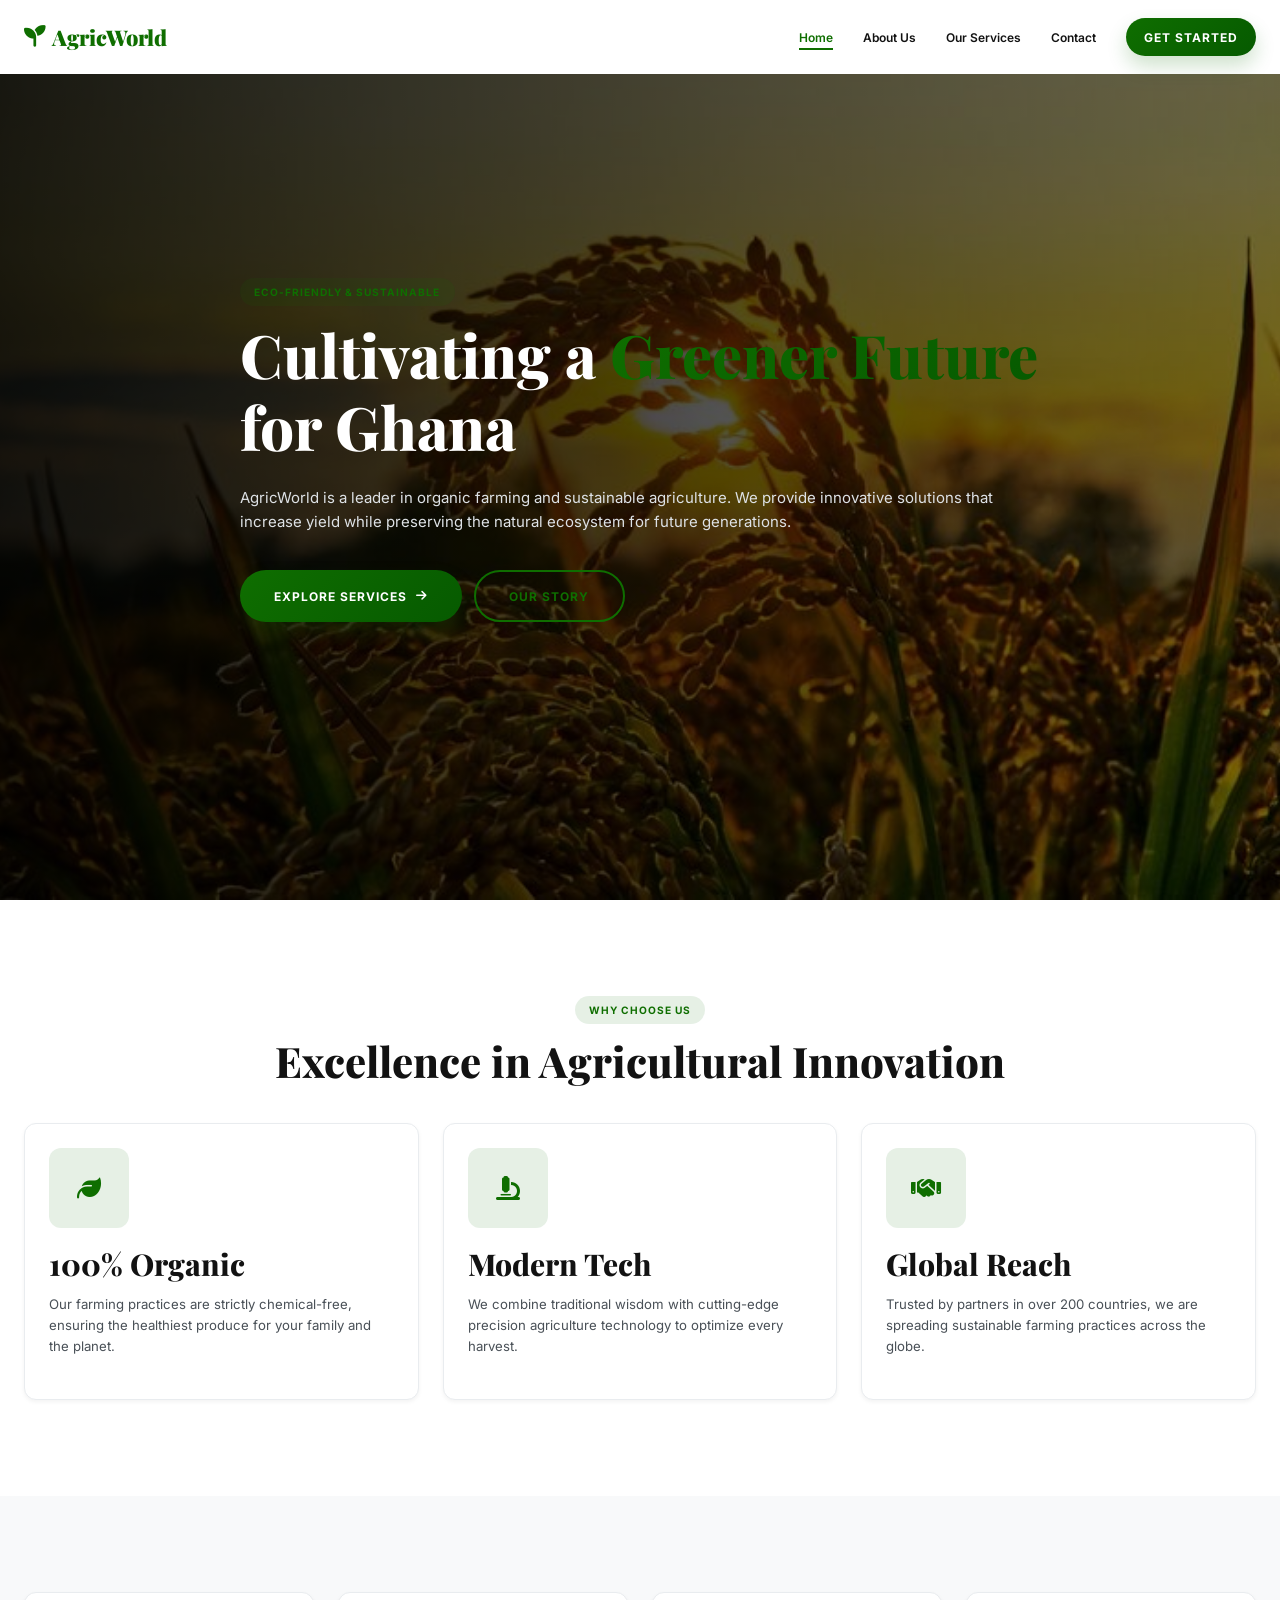
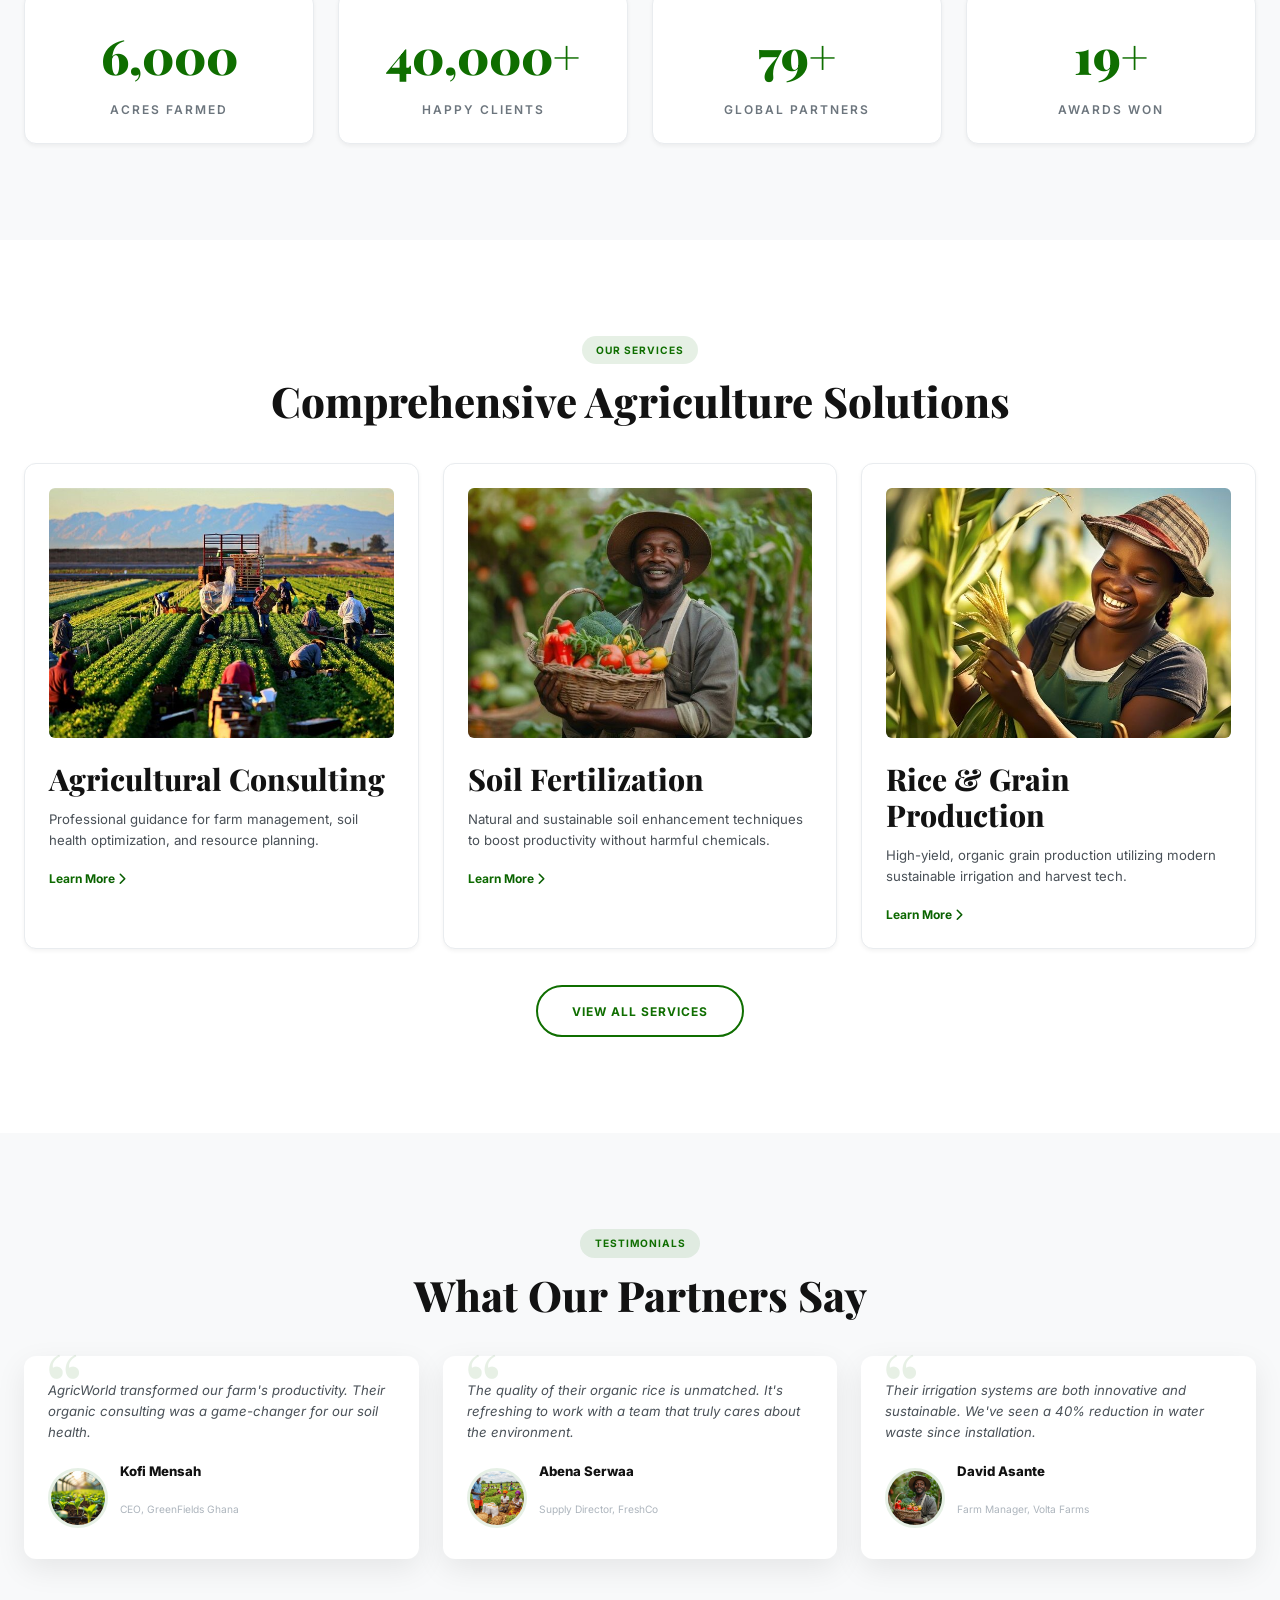
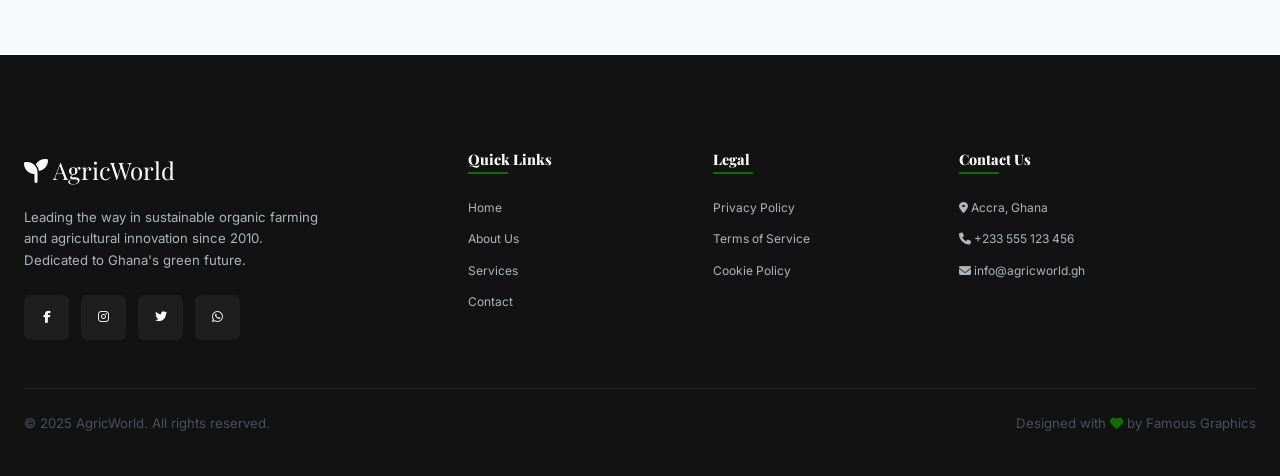
==== index.html @ 9080371a "my first piush of files to github" ====
<!DOCTYPE html>
<html lang="en">
<head>
    <meta charset="UTF-8">
    <meta name="viewport" content="width=device-width, initial-scale=1.0">
    <title>AgricWorld | Premium Organic Farming & Agriculture Solutions</title>
    <!-- CSS Links -->
    <link rel="stylesheet" href="css/globals.css">
    <link rel="stylesheet" href="css/components.css">
    <link rel="stylesheet" href="css/nav.css">
    <link rel="stylesheet" href="css/animations.css">
    <link rel="stylesheet" href="css/index.css">
    <!-- Font Awesome for Icons -->
    <link rel="stylesheet" href="https://cdnjs.cloudflare.com/ajax/libs/font-awesome/6.4.0/css/all.min.css">
</head>
<body>
    
    <!-- Navigation -->
    <nav id="navbar">
        <div class="container">
            <a href="index.html" class="brand">
                <i class="fas fa-seedling"></i> AgricWorld
            </a>
            <ul class="nav-links">
                <li><a href="index.html" class="nav-link active">Home</a></li>
                <li><a href="about.html" class="nav-link">About Us</a></li>
                <li><a href="services.html" class="nav-link">Our Services</a></li>
                <li><a href="contact.html" class="nav-link">Contact</a></li>
                <li><a href="contact.html" class="btn btn-primary" style="padding: 0.8rem 1.5rem;">Get Started</a></li>
            </ul>
            <div class="menu-btn" onclick="toggleSidebar()">
                <i class="fas fa-bars"></i>
            </div>
        </div>
    </nav>

    <!-- Sidebar for Mobile -->
    <div class="sidebar" id="sidebar">
        <div class="close-sidebar" onclick="toggleSidebar()">
            <i class="fas fa-times"></i>
        </div>
        <a href="index.html" class="nav-link active">Home</a>
        <a href="about.html" class="nav-link">About Us</a>
        <a href="services.html" class="nav-link">Our Services</a>
        <a href="contact.html" class="nav-link">Contact</a>
        <a href="contact.html" class="btn btn-primary">Get Started</a>
    </div>

    <!-- Hero Section -->
    <header class="hero-section">
        <div class="container">
            <div class="hero-content reveal">
                <span class="badge">Eco-Friendly & Sustainable</span>
                <h1>Cultivating a <span class="text-gradient">Greener Future</span> for Ghana</h1>
                <p>AgricWorld is a leader in organic farming and sustainable agriculture. We provide innovative solutions that increase yield while preserving the natural ecosystem for future generations.</p>
                <div class="hero-btns flex gap-1">
                    <a href="services.html" class="btn btn-primary">Explore Services <i class="fas fa-arrow-right"></i></a>
                    <a href="about.html" class="btn btn-outline">Our Story</a>
                </div>
            </div>
        </div>
        <div class="hero-bg-overlay"></div>
    </header>

    <!-- Why Choose Us -->
    <section class="section-padding">
        <div class="container">
            <div class="text-center mb-3 reveal">
                <span class="badge">Why Choose Us</span>
                <h2>Excellence in Agricultural Innovation</h2>
            </div>
            <div class="grid stagger-children" style="display: grid; grid-template-columns: repeat(auto-fit, minmax(300px, 1fr)); gap: 2rem;">
                <div class="premium-card">
                    <div class="icon-box"><i class="fas fa-leaf"></i></div>
                    <h3>100% Organic</h3>
                    <p>Our farming practices are strictly chemical-free, ensuring the healthiest produce for your family and the planet.</p>
                </div>
                <div class="premium-card">
                    <div class="icon-box"><i class="fas fa-microscope"></i></div>
                    <h3>Modern Tech</h3>
                    <p>We combine traditional wisdom with cutting-edge precision agriculture technology to optimize every harvest.</p>
                </div>
                <div class="premium-card">
                    <div class="icon-box"><i class="fas fa-handshake"></i></div>
                    <h3>Global Reach</h3>
                    <p>Trusted by partners in over 200 countries, we are spreading sustainable farming practices across the globe.</p>
                </div>
            </div>
        </div>
    </section>

    <!-- Stats Section -->
    <section class="section-padding" style="background: var(--gray-100);">
        <div class="container">
            <div class="grid stagger-children" style="display: grid; grid-template-columns: repeat(auto-fit, minmax(200px, 1fr)); gap: 2rem;">
                <div class="stat-card">
                    <span class="stat-number" data-count="15000">15,000</span>
                    <span class="stat-label">Acres Farmed</span>
                </div>
                <div class="stat-card">
                    <span class="stat-number" data-count="100000">100k+</span>
                    <span class="stat-label">Happy Clients</span>
                </div>
                <div class="stat-card">
                    <span class="stat-number" data-count="200">200+</span>
                    <span class="stat-label">Global Partners</span>
                </div>
                <div class="stat-card">
                    <span class="stat-number" data-count="50">50+</span>
                    <span class="stat-label">Awards Won</span>
                </div>
            </div>
        </div>
    </section>

    <!-- Services Overview -->
    <section class="section-padding">
        <div class="container">
            <div class="text-center mb-3 reveal">
                <span class="badge">Our Services</span>
                <h2>Comprehensive Agriculture Solutions</h2>
            </div>
            <div class="grid stagger-children" style="display: grid; grid-template-columns: repeat(auto-fit, minmax(350px, 1fr)); gap: 2rem; margin-bottom: 3rem">
                <div class="premium-card">
                    <img src="images/img_5252.jpg" alt="Service" style="width: 100%; height: 250px; object-fit: cover; border-radius: var(--radius-sm); margin-bottom: 1.5rem;">
                    <h3>Agricultural Consulting</h3>
                    <p>Professional guidance for farm management, soil health optimization, and resource planning.</p>
                    <a href="services.html" class="text-gradient" style="font-weight: 700;">Learn More <i class="fas fa-chevron-right"></i></a>
                </div>
                <div class="premium-card">
                    <img src="images/img_5240.jpg" alt="Service" style="width: 100%; height: 250px; object-fit: cover; border-radius: var(--radius-sm); margin-bottom: 1.5rem;">
                    <h3>Soil Fertilization</h3>
                    <p>Natural and sustainable soil enhancement techniques to boost productivity without harmful chemicals.</p>
                    <a href="services.html" class="text-gradient" style="font-weight: 700;">Learn More <i class="fas fa-chevron-right"></i></a>
                </div>
                <div class="premium-card">
                    <img src="images/img_5242.jpg" alt="Service" style="width: 100%; height: 250px; object-fit: cover; border-radius: var(--radius-sm); margin-bottom: 1.5rem;">
                    <h3>Rice & Grain Production</h3>
                    <p>High-yield, organic grain production utilizing modern sustainable irrigation and harvest tech.</p>
                    <a href="services.html" class="text-gradient" style="font-weight: 700;">Learn More <i class="fas fa-chevron-right"></i></a>
                </div>
            </div>
            <div class="text-center mt-3 reveal">
                <a href="services.html" class="btn btn-outline">View All Services</a>
            </div>
        </div>
    </section>

    <!-- Testimonials -->
    <section class="section-padding" style="background: var(--gray-100);">
        <div class="container">
            <div class="text-center mb-3 reveal">
                <span class="badge">Testimonials</span>
                <h2>What Our Partners Say</h2>
            </div>
            <div class="grid stagger-children" style="display: grid; grid-template-columns: repeat(auto-fit, minmax(300px, 1fr)); gap: 2rem;">
                <div class="testimonial-card">
                    <p class="testimonial-text">AgricWorld transformed our farm's productivity. Their organic consulting was a game-changer for our soil health.</p>
                    <div class="author-info">
                        <img src="images/img_5250.jpg" alt="Author" class="author-img">
                        <div>
                            <p class="author-name">Kofi Mensah</p>
                            <p class="author-title">CEO, GreenFields Ghana</p>
                        </div>
                    </div>
                </div>
                <div class="testimonial-card">
                    <p class="testimonial-text">The quality of their organic rice is unmatched. It's refreshing to work with a team that truly cares about the environment.</p>
                    <div class="author-info">
                        <img src="images/img_5245.jpg" alt="Author" class="author-img">
                        <div>
                            <p class="author-name">Abena Serwaa</p>
                            <p class="author-title">Supply Director, FreshCo</p>
                        </div>
                    </div>
                </div>
                <div class="testimonial-card">
                    <p class="testimonial-text">Their irrigation systems are both innovative and sustainable. We've seen a 40% reduction in water waste since installation.</p>
                    <div class="author-info">
                        <img src="images/img_5240.jpg" alt="Author" class="author-img">
                        <div>
                            <p class="author-name">David Asante</p>
                            <p class="author-title">Farm Manager, Volta Farms</p>
                        </div>
                    </div>
                </div>
            </div>
        </div>
    </section>

    <!-- Premium Footer -->
    <footer class="premium-footer">
        <div class="container">
            <div class="footer-grid">
                <div>
                    <a href="index.html" class="footer-brand"><i class="fas fa-seedling"></i> AgricWorld</a>
                    <p class="footer-text">Leading the way in sustainable organic farming and agricultural innovation since 2010. Dedicated to Ghana's green future.</p>
                    <div class="social-links mt-2">
                        <a href="#" class="social-link"><i class="fab fa-facebook-f"></i></a>
                        <a href="#" class="social-link"><i class="fab fa-instagram"></i></a>
                        <a href="#" class="social-link"><i class="fab fa-twitter"></i></a>
                        <a href="#" class="social-link"><i class="fab fa-whatsapp"></i></a>
                    </div>
                </div>
                <div>
                    <h4 class="footer-heading">Quick Links</h4>
                    <ul class="footer-links">
                        <li><a href="index.html" class="footer-link">Home</a></li>
                        <li><a href="about.html" class="footer-link">About Us</a></li>
                        <li><a href="services.html" class="footer-link">Services</a></li>
                        <li><a href="contact.html" class="footer-link">Contact</a></li>
                    </ul>
                </div>
                <div>
                    <h4 class="footer-heading">Legal</h4>
                    <ul class="footer-links">
                        <li><a href="#" class="footer-link">Privacy Policy</a></li>
                        <li><a href="#" class="footer-link">Terms of Service</a></li>
                        <li><a href="#" class="footer-link">Cookie Policy</a></li>
                    </ul>
                </div>
                <div>
                    <h4 class="footer-heading">Contact Us</h4>
                    <ul class="footer-links">
                        <li class="footer-link"><i class="fas fa-map-marker-alt"></i> Accra, Ghana</li>
                        <li class="footer-link"><i class="fas fa-phone"></i> +233 555 123 456</li>
                        <li class="footer-link"><i class="fas fa-envelope"></i> info@agricworld.gh</li>
                    </ul>
                </div>
            </div>
            <div class="footer-bottom">
                <p>&copy; 2025 AgricWorld. All rights reserved.</p>
                <p>Designed with <i class="fas fa-heart" style="color: var(--primary);"></i> by Famous Graphics</p>
            </div>
        </div>
    </footer>

    <!-- Scripts -->
    <script src="js/script.js"></script>
</body>
</html>
---- css/globals.css ----
/* ===== PREMIUM DESIGN SYSTEM ===== */

@import url('https://fonts.googleapis.com/css2?family=Inter:wght@300;400;500;600;700;800;900&family=Playfair+Display:ital,wght@0,700;0,800;0,900;1,700&display=swap');

:root {
    /* Color Palette */
    --primary: #0f6e00;
    --primary-dark: #065a00;
    --primary-light: #1a8a00;
    --primary-soft: rgba(15, 110, 0, 0.1);
    
    --secondary: #ffc400;
    --secondary-dark: #cc9d00;
    --secondary-soft: rgba(255, 196, 0, 0.1);
    
    --accent: #2e7d32;
    --dark: #121212;
    --dark-soft: #1e1e1e;
    --light: #ffffff;
    --gray-100: #f8f9fa;
    --gray-200: #e9ecef;
    --gray-300: #dee2e6;
    --gray-400: #ced4da;
    --gray-500: #adb5bd;
    --gray-600: #6c757d;
    --gray-700: #495057;
    
    /* Functional Colors */
    --success: #28a745;
    --error: #dc3545;
    --warning: #ffc107;
    --info: #17a2b8;
    
    /* Typography */
    --font-main: 'Inter', sans-serif;
    --font-heading: 'Playfair Display', serif;
    
    /* Spacing */
    --space-xs: 0.5rem;
    --space-sm: 1rem;
    --space-md: 2rem;
    --space-lg: 4rem;
    --space-xl: 8rem;
    
    /* Effects */
    --shadow-sm: 0 2px 4px rgba(0,0,0,0.05);
    --shadow-md: 0 10px 30px rgba(0,0,0,0.08);
    --shadow-lg: 0 20px 50px rgba(15, 110, 0, 0.12);
    --radius-sm: 0.5rem;
    --radius-md: 1rem;
    --radius-lg: 2rem;
    --radius-full: 9999px;
    
    --transition-fast: 0.2s cubic-bezier(0.4, 0, 0.2, 1);
    --transition-base: 0.4s cubic-bezier(0.4, 0, 0.2, 1);
    --transition-slow: 0.8s cubic-bezier(0.4, 0, 0.2, 1);
}

/* ===== RESET & BASE ===== */
* {
    margin: 0;
    padding: 0;
    box-sizing: border-box;
    list-style: none;
    text-decoration: none;
}

html {
    font-size: 16px;
    scroll-behavior: smooth;
    overflow-x: hidden;
}

body {
    font-family: var(--font-main);
    background-color: var(--light);
    color: var(--dark);
    line-height: 1.6;
    -webkit-font-smoothing: antialiased;
    overflow-x: hidden;
}

/* ===== TYPOGRAPHY ===== */
h1, h2, h3, h4, h5, h6 {
    font-family: var(--font-heading);
    color: var(--dark);
    font-weight: 800;
    line-height: 1.2;
}

h1 { font-size: clamp(3rem, 8vw, 5rem); margin-bottom: 2rem; }
h2 { font-size: clamp(2.5rem, 5vw, 3.5rem); margin-bottom: 1.5rem; }
h3 { font-size: clamp(1.8rem, 3vw, 2.5rem); margin-bottom: 1rem; }
h4 { font-size: 1.5rem; }

p {
    font-size: 1.1rem;
    color: var(--gray-700);
    margin-bottom: 1.5rem;
}

.text-gradient {
    background: linear-gradient(135deg, var(--primary) 0%, var(--primary-dark) 100%);
    -webkit-background-clip: text;
    -webkit-text-fill-color: transparent;
    display: inline-block;
}

/* ===== UTILITIES ===== */
.container {
    max-width: 1300px;
    margin: 0 auto;
    padding: 0 2rem;
    height: auto;
}

.section-padding {
    padding: var(--space-xl) 0;
}

@media (max-width: 768px) {
    .section-padding {
        padding: var(--space-lg) 0;
    }
}

.flex { display: flex; }
.align-center { align-items: center; }
.justify-center { justify-content: center; }
.column { flex-direction: column; }
.gap-1 { gap: 1rem; }
.gap-2 { gap: 2rem; }

.text-center { text-align: center; }

/* Margin Utilities */
.mt-1 { margin-top: 1rem; }
.mt-2 { margin-top: 2rem; }
.mt-3 { margin-top: 3rem; }
.mb-1 { margin-bottom: 1rem; }
.mb-2 { margin-bottom: 2rem; }
.mb-3 { margin-bottom: 3rem; }

/* Padding Utilities */
.pt-1 { padding-top: 1rem; }
.pt-2 { padding-top: 2rem; }
.pt-3 { padding-top: 3rem; }
.pb-1 { padding-bottom: 1rem; }
.pb-2 { padding-bottom: 2rem; }
.pb-3 { padding-bottom: 3rem; }

/* ===== BUTTONS ===== */
.btn {
    display: inline-flex;
    align-items: center;
    justify-content: center;
    padding: 1.2rem 2.8rem;
    font-size: 1rem;
    font-weight: 700;
    text-transform: uppercase;
    letter-spacing: 1px;
    border-radius: var(--radius-full);
    transition: var(--transition-base);
    cursor: pointer;
    border: none;
    gap: 0.8rem;
}

.btn-primary {
    background: linear-gradient(135deg, var(--primary) 0%, var(--primary-dark) 100%);
    color: var(--light);
    box-shadow: 0 10px 20px rgba(15, 110, 0, 0.2);
}

.btn-primary:hover {
    transform: translateY(-5px);
    box-shadow: 0 15px 30px rgba(15, 110, 0, 0.3);
}

.btn-outline {
    background: transparent;
    color: var(--primary);
    border: 2px solid var(--primary);
}

.btn-outline:hover {
    background: var(--primary);
    color: var(--light);
}

/* ===== SCROLLBAR ===== */
::-webkit-scrollbar {
    width: 8px;
}

::-webkit-scrollbar-track {
    background: var(--gray-100);
}

::-webkit-scrollbar-thumb {
    background: var(--primary);
    border-radius: 10px;
}

::-webkit-scrollbar-thumb:hover {
    background: var(--primary-dark);
}

/* ===== SELECTION ===== */
::selection {
    background-color: var(--primary);
    color: var(--light);
}
---- css/components.css ----
/* ===== PREMIUM COMPONENTS ===== */

/* Glass Card */
.glass-card {
    background: rgba(255, 255, 255, 0.7);
    backdrop-filter: blur(10px);
    -webkit-backdrop-filter: blur(10px);
    border: 1px solid rgba(255, 255, 255, 0.3);
    border-radius: var(--radius-md);
    padding: var(--space-md);
    transition: var(--transition-base);
}

.glass-card:hover {
    background: rgba(255, 255, 255, 0.9);
    transform: translateY(-5px);
    box-shadow: var(--shadow-md);
}

/* Premium Card */
.premium-card {
    background: var(--light);
    border-radius: var(--radius-md);
    padding: var(--space-md);
    box-shadow: var(--shadow-sm);
    transition: var(--transition-base);
    position: relative;
    overflow: hidden;
    border: 1px solid var(--gray-200);
}

.premium-card::after {
    content: '';
    position: absolute;
    bottom: 0;
    left: 0;
    width: 0;
    height: 4px;
    background: var(--primary);
    transition: var(--transition-base);
}

.premium-card:hover {
    transform: translateY(-10px);
    box-shadow: var(--shadow-lg);
    border-color: var(--primary-soft);
}

.premium-card:hover::after {
    width: 100%;
}

/* Icon Box */
.icon-box {
    width: 80px;
    height: 80px;
    background: var(--primary-soft);
    border-radius: var(--radius-md);
    display: flex;
    align-items: center;
    justify-content: center;
    margin-bottom: 1.5rem;
    color: var(--primary);
    font-size: 2rem;
    transition: var(--transition-base);
}

.premium-card:hover .icon-box {
    background: var(--primary);
    color: var(--light);
    transform: rotateY(360deg);
}

/* Stats Item */
.stat-card {
    text-align: center;
    padding: var(--space-md);
}

.stat-number {
    font-size: 4rem;
    font-weight: 900;
    font-family: var(--font-heading);
    color: var(--primary);
    display: block;
    margin-bottom: 0.5rem;
}

.stat-label {
    font-weight: 600;
    color: var(--gray-600);
    text-transform: uppercase;
    letter-spacing: 2px;
}

/* Premium Form */
.premium-form {
    display: flex;
    flex-direction: column;
    gap: 1.5rem;
}

.form-group {
    display: flex;
    flex-direction: column;
    gap: 0.5rem;
}

.form-label {
    font-weight: 700;
    font-size: 0.9rem;
    color: var(--dark);
    text-transform: uppercase;
    letter-spacing: 1px;
}

.form-input {
    padding: 1rem 1.5rem;
    border: 2px solid var(--gray-200);
    border-radius: var(--radius-sm);
    font-family: var(--font-main);
    font-size: 1rem;
    transition: var(--transition-fast);
    background: var(--gray-100);
}

.form-input:focus {
    outline: none;
    border-color: var(--primary);
    background: var(--light);
    box-shadow: 0 0 0 4px var(--primary-soft);
}

/* Feature List */
.feature-list {
    display: flex;
    flex-direction: column;
    gap: 1rem;
    margin: 1.5rem 0;
}

.feature-item {
    display: flex;
    align-items: center;
    gap: 1rem;
    font-weight: 500;
    color: var(--gray-700);
}

.feature-item i {
    color: var(--primary);
}

/* Testimonial */
.testimonial-card {
    padding: var(--space-md);
    background: var(--light);
    border-radius: var(--radius-md);
    box-shadow: var(--shadow-md);
    position: relative;
}

.testimonial-card::before {
    content: '“';
    position: absolute;
    top: -20px;
    left: 20px;
    font-size: 8rem;
    font-family: var(--font-heading);
    color: var(--primary-soft);
    line-height: 1;
}

.testimonial-text {
    font-style: italic;
    font-size: 1.1rem;
    margin-bottom: 1.5rem;
    position: relative;
    z-index: 1;
}

.author-info {
    display: flex;
    align-items: center;
    gap: 1rem;
}

.author-img {
    width: 60px;
    height: 60px;
    border-radius: var(--radius-full);
    object-fit: cover;
    border: 3px solid var(--primary-soft);
}

.author-name {
    font-weight: 800;
    color: var(--dark);
}

.author-title {
    font-size: 0.85rem;
    color: var(--gray-500);
}

/* Badge */
.badge {
    display: inline-block;
    padding: 0.5rem 1.2rem;
    background: var(--primary-soft);
    color: var(--primary);
    border-radius: var(--radius-full);
    font-weight: 700;
    font-size: 0.85rem;
    text-transform: uppercase;
    letter-spacing: 1px;
    margin-bottom: 1rem;
}

/* Floating Animation */
@keyframes float {
    0%, 100% { transform: translateY(0); }
    50% { transform: translateY(-20px); }
}

.floating {
    animation: float 6s ease-in-out infinite;
}

/* RESPONSIVE */
@media (max-width: 768px) {
    .premium-card {
        padding: 1.5rem;
    }
    
    .stat-number {
        font-size: 3rem;
    }
}
---- css/nav.css ----
/* ===== PREMIUM NAVIGATION ===== */

nav {
    position: fixed;
    top: 0;
    left: 0;
    width: 100%;
    z-index: 1000;
    padding: 1.5rem 0;
    transition: var(--transition-base);
    background-color: white;
}
html{
    font-size: 80%;
}
nav.scrolled {
    background-color: rgba(255, 255, 255, 0.099);
    backdrop-filter: blur(10px);
    padding: 1rem 0;
    box-shadow: var(--shadow-md);
}

nav .container {
    display: flex;
    justify-content: space-between;
    align-items: center;
}

.brand {
    font-family: var(--font-heading);
    font-size: 1.8rem;
    font-weight: 900;
    color: var(--primary);
    display: flex;
    align-items: center;
    gap: 0.5rem;
}

.brand img {
    height: 40px;
}

.nav-links {
    display: flex;
    gap: 2.5rem;
    align-items: center;
}

.nav-link {
    font-weight: 600;
    color: var(--dark);
    font-size: 1rem;
    transition: var(--transition-fast);
    position: relative;
}

.nav-link::after {
    content: '';
    position: absolute;
    bottom: -5px;
    left: 0;
    width: 0;
    height: 2px;
    background: var(--primary);
    transition: var(--transition-fast);
}

.nav-link:hover {
    color: var(--primary);
}

.nav-link:hover::after {
    width: 100%;
}

.nav-link.active {
    color: var(--primary);
}

.nav-link.active::after {
    width: 100%;
}

/* Sidebar / Mobile Menu */
.menu-btn {
    display: none;
    font-size: 1.5rem;
    cursor: pointer;
    color: var(--dark);
}

.sidebar {
    position: fixed;
    top: 0;
    right: -100%;
    width: 300px;
    height: 50vh;
    background: var(--light);
    z-index: 2000;
    padding: 4rem 2rem;
    display: flex;
    flex-direction: column;
    gap: 2rem;
    box-shadow: -10px 0 30px rgba(0,0,0,0.1);
    transition: var(--transition-base);
    border-bottom-left-radius: var(--radius-lg);
}

.sidebar.open {
    right: 0;
}

.sidebar-overlay {
    position: fixed;
    top: 0;
    left: 0;
    width: 100%;
    height: 100%;
    background: rgba(0, 0, 0, 0.5);
    backdrop-filter: blur(4px);
    z-index: 1999;
    opacity: 0;
    visibility: hidden;
    transition: var(--transition-base);
}

.sidebar-overlay.active {
    opacity: 1;
    visibility: visible;
}

.close-sidebar {
    position: absolute;
    top: 2rem;
    right: 2rem;
    font-size: 2rem;
    cursor: pointer;
    color: var(--gray-500);
}

@media (max-width: 992px) {
    .nav-links {
        display: none;
    }
    
    .menu-btn {
        display: block;
    }
}

/* Footer Styling */
.premium-footer {
    background: var(--dark);
    color: var(--light);
    padding: var(--space-xl) 0 var(--space-md);
}

.footer-grid {
    display: grid;
    grid-template-columns: 2fr 1fr 1fr 1.5fr;
    gap: 4rem;
    margin-bottom: 4rem;
}

.footer-brand {
    font-family: var(--font-heading);
    font-size: 2rem;
    color: var(--light);
    margin-bottom: 1.5rem;
    display: block;
}

.footer-text {
    color: var(--gray-500);
    max-width: 300px;
}

.footer-heading {
    color: var(--light);
    font-size: 1.2rem;
    margin-bottom: 2rem;
    position: relative;
    padding-bottom: 0.5rem;
}

.footer-heading::after {
    content: '';
    position: absolute;
    bottom: 0;
    left: 0;
    width: 40px;
    height: 2px;
    background: var(--primary);
}

.footer-links {
    display: flex;
    flex-direction: column;
    gap: 1rem;
}

.footer-link {
    color: var(--gray-500);
    transition: var(--transition-fast);
}

.footer-link:hover {
    color: var(--primary);
    transform: translateX(10px);
}

.social-links {
    display: flex;
    gap: 1rem;
}

.social-link {
    width: 45px;
    height: 45px;
    background: var(--dark-soft);
    border-radius: var(--radius-sm);
    display: flex;
    align-items: center;
    justify-content: center;
    color: var(--light);
    transition: var(--transition-base);
}

.social-link:hover {
    background: var(--primary);
    transform: translateY(-5px);
}

.footer-bottom {
    padding-top: 2rem;
    border-top: 1px solid rgba(255,255,255,0.1);
    display: flex;
    justify-content: space-between;
    align-items: center;
    color: var(--gray-600);
    font-size: 0.9rem;
}

@media (max-width: 768px) {
    .footer-grid {
        grid-template-columns: 1fr;
        gap: 2.5rem;
    }
    
    .footer-bottom {
        flex-direction: column;
        gap: 1rem;
        text-align: center;
    }
}

@media (min-width: 76.9rem) and (max-width: 102.4rem) {
  html { font-size: 75%; }
}

@media (min-width: 64.1rem) and (max-width: 76.8rem) {
  html { font-size: 61%; }
}

@media (max-width: 64rem) {
    html { font-size: 61%; }
}

@media (max-width: 48rem) {
    html { font-size: 61%; }
}

@media (max-width: 30rem) {
    html { font-size: 50%; }
}

@media (max-width: 22.5rem) {
    html { font-size: 25%; }
}
---- css/animations.css ----
/* ===== PREMIUM ANIMATIONS SYSTEM ===== */

/* Base Reveal Class */
.reveal {
    opacity: 0;
    transition: all 1s cubic-bezier(0.22, 1, 0.36, 1);
}

.reveal.animate {
    opacity: 1;
    transform: translate(0, 0) !important;
}

/* Reveal Variations */
.reveal-up { transform: translateY(50px); }
.reveal-down { transform: translateY(-50px); }
.reveal-left { transform: translateX(-50px); }
.reveal-right { transform: translateX(50px); }

/* Staggered Children Logic */
.stagger-children > * {
    opacity: 0;
    transform: translateY(30px);
    transition: all 0.8s cubic-bezier(0.22, 1, 0.36, 1);
}

.stagger-children.animate > * {
    opacity: 1;
    transform: translateY(0);
}

/* Generate 10 child delays */
.stagger-children.animate > *:nth-child(1) { transition-delay: 0.1s; }
.stagger-children.animate > *:nth-child(2) { transition-delay: 0.2s; }
.stagger-children.animate > *:nth-child(3) { transition-delay: 0.3s; }
.stagger-children.animate > *:nth-child(4) { transition-delay: 0.4s; }
.stagger-children.animate > *:nth-child(5) { transition-delay: 0.5s; }
.stagger-children.animate > *:nth-child(6) { transition-delay: 0.6s; }
.stagger-children.animate > *:nth-child(7) { transition-delay: 0.7s; }
.stagger-children.animate > *:nth-child(8) { transition-delay: 0.8s; }

/* Floating Animation */
@keyframes float {
    0%, 100% { transform: translateY(0); }
    50% { transform: translateY(-15px); }
}

.floating {
    animation: float 4s ease-in-out infinite;
}

/* Pulsing Glow */
@keyframes pulseGlow {
    0%, 100% { box-shadow: 0 0 10px rgba(15, 110, 0, 0.2); }
    50% { box-shadow: 0 0 25px rgba(15, 110, 0, 0.5); }
}

.pulse-glow {
    animation: pulseGlow 3s infinite ease-in-out;
}

/* Text Shimmer */
@keyframes shimmer {
    0% { background-position: -200% center; }
    100% { background-position: 200% center; }
}

.shimmer-text {
    background: linear-gradient(90deg, var(--primary), var(--secondary), var(--primary));
    background-size: 200% auto;
    -webkit-background-clip: text;
    -webkit-text-fill-color: transparent;
    animation: shimmer 4s linear infinite;
}
---- css/index.css ----
/* ===== HOME PAGE PREMIUM STYLES ===== */

/* Hero Section */
.hero-section {
    height: 100vh;
    display: flex;
    align-items: center;
    position: relative;
    overflow: hidden;
    background: #000;
    color: var(--light);
    padding: 3rem;
}

.hero-section::before {
    content: '';
    position: absolute;
    inset: 0;
    background: url('../images/img_5254.jpg'); /* Use available image */
    background-size: cover;
    background-position: center;
    opacity: 0.6;
    animation: heroZoom 20s infinite alternate ease-in-out;
}

@keyframes heroZoom {
    from { transform: scale(1); }
    to { transform: scale(1.1); }
}

.hero-bg-overlay {
    position: absolute;
    inset: 0;
    background: linear-gradient(to right, rgba(0,0,0,0.8) 0%, rgba(0,0,0,0.2) 100%);
    z-index: 1;
}

.hero-content {
    position: relative;
    z-index: 2;
    max-width: 800px;
}

.hero-content h1 {
    color: var(--light);
    margin-bottom: 2rem;
}

.hero-content p {
    color: var(--gray-300);
    font-size: 1.25rem;
    margin-bottom: 3rem;
}

/* Stats Section */
.stat-card {
    background: var(--light);
    border-radius: var(--radius-md);
    padding: var(--space-md);
    text-align: center;
    box-shadow: var(--shadow-sm);
    transition: var(--transition-base);
    border: 1px solid var(--gray-200);
}

.stat-card:hover {
    transform: translateY(-5px);
    box-shadow: var(--shadow-md);
    border-color: var(--primary-soft);
}

/* Cards Hover Adjustments */
.premium-card img {
    transition: var(--transition-slow);
}

.premium-card:hover img {
    transform: scale(1.05);
}

/* Responsive Index */
@media (max-width: 992px) {
    .hero-content {
        text-align: center;
        margin: 0 auto;
    }
    
    .hero-btns {
        justify-content: center;
    }
}

@media (max-width: 576px) {
    .hero-section {
        height: auto;
        padding: 150px 0 100px;
    }
}
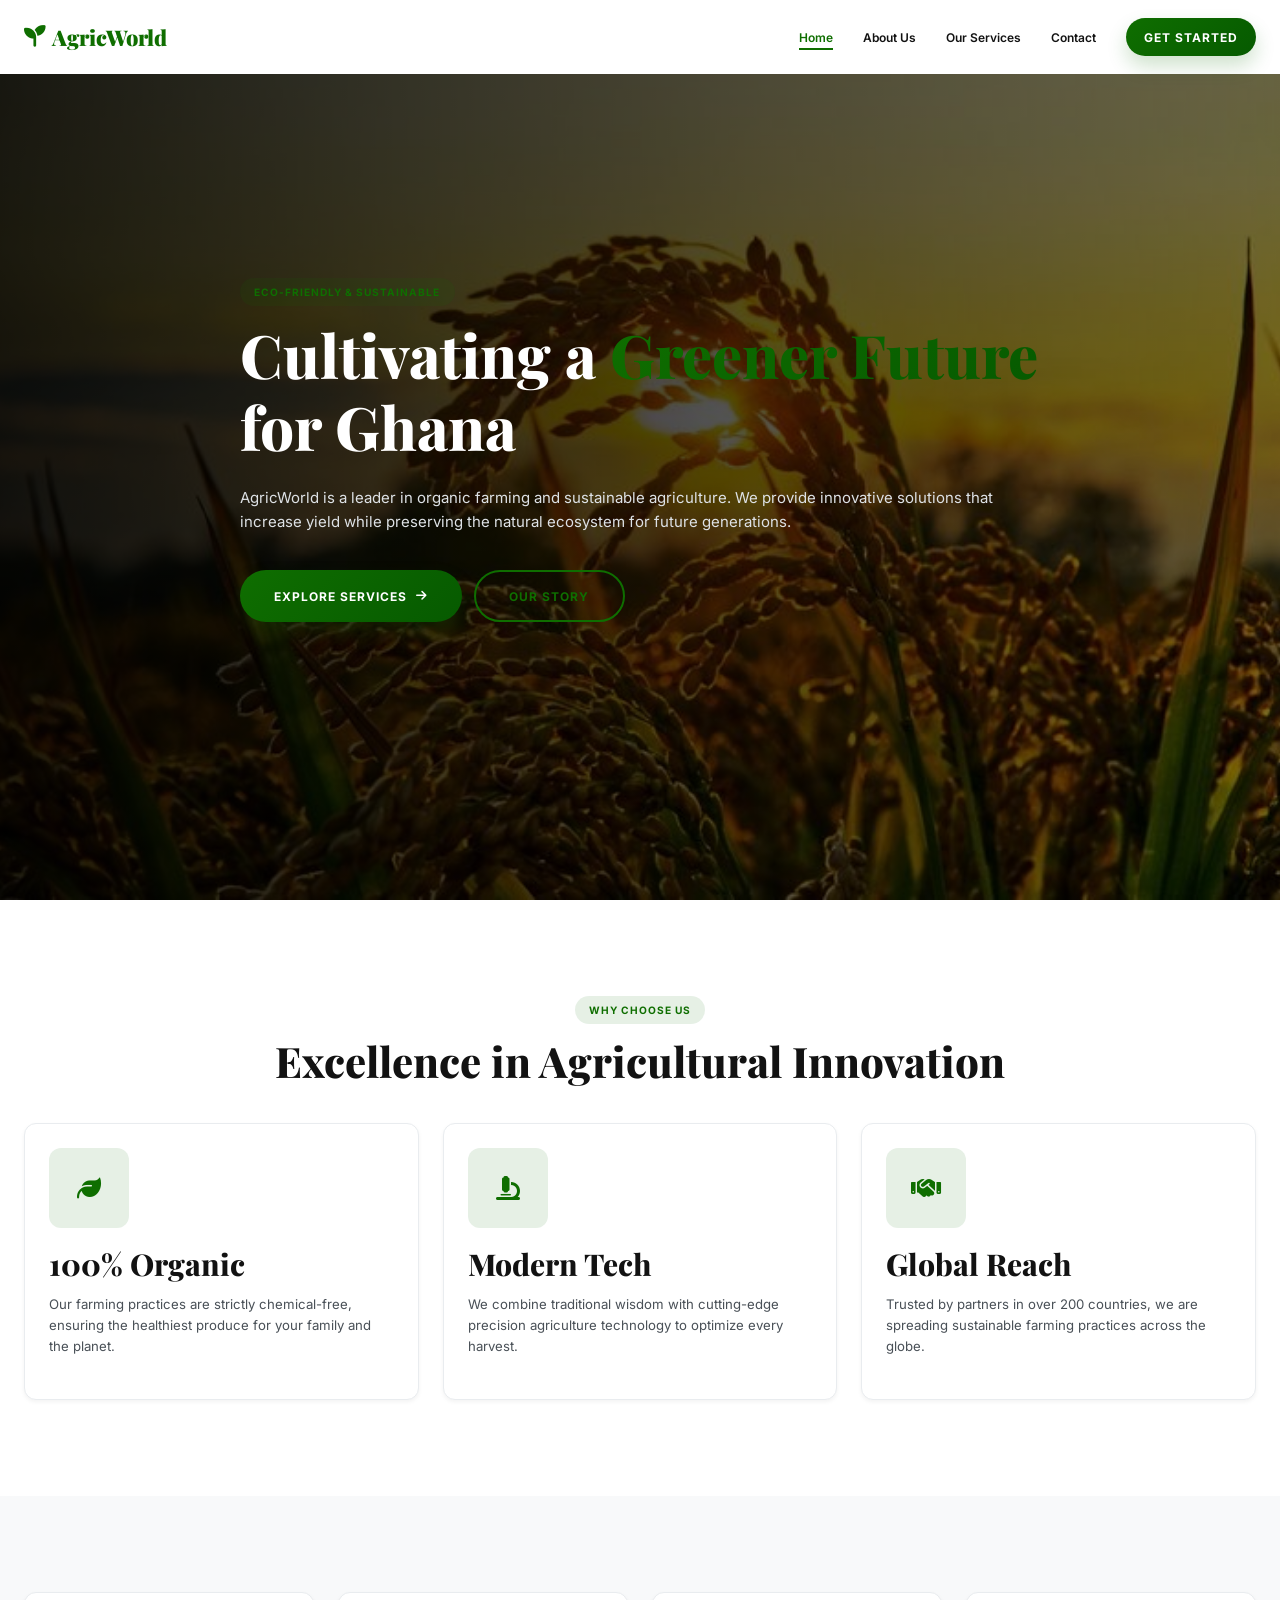
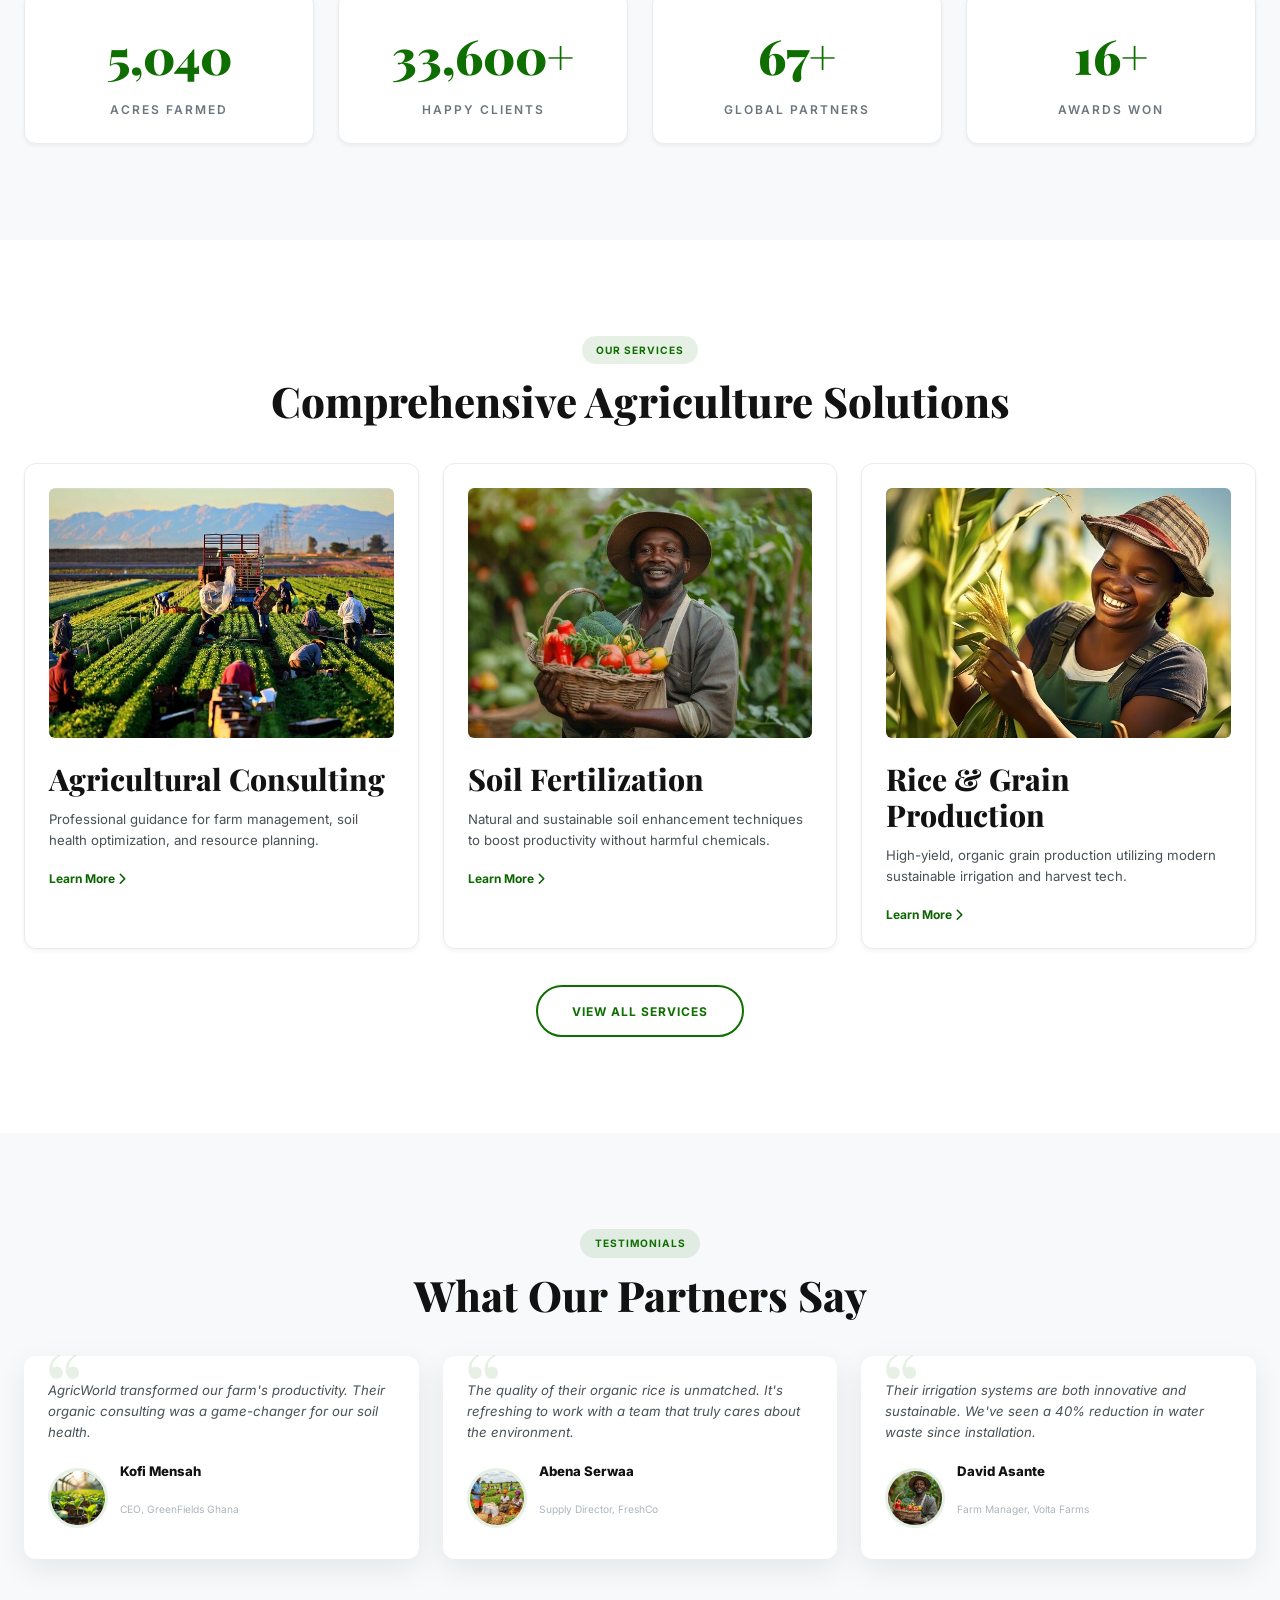
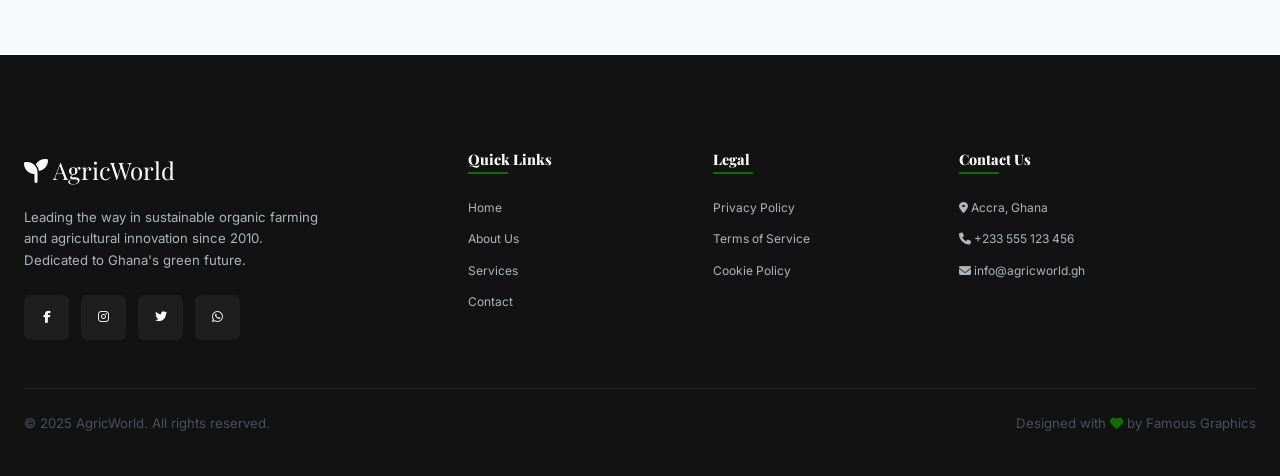
==== commit dac11ddd: "renamed my styless.css from index.css to style.css" ====
--- a/index.html
+++ b/index.html
@@ -9,7 +9,7 @@
     <link rel="stylesheet" href="css/components.css">
     <link rel="stylesheet" href="css/nav.css">
     <link rel="stylesheet" href="css/animations.css">
-    <link rel="stylesheet" href="css/index.css">
+    <link rel="stylesheet" href="css/style.css">
     <!-- Font Awesome for Icons -->
     <link rel="stylesheet" href="https://cdnjs.cloudflare.com/ajax/libs/font-awesome/6.4.0/css/all.min.css">
 </head>
--- a/css/style.css
+++ b/css/style.css
@@ -0,0 +1,99 @@
+/* ===== HOME PAGE PREMIUM STYLES ===== */
+
+/* Hero Section */
+.hero-section {
+    height: 100vh;
+    display: flex;
+    align-items: center;
+    position: relative;
+    overflow: hidden;
+    background: #000;
+    color: var(--light);
+    padding: 3rem;
+}
+
+.hero-section::before {
+    content: '';
+    position: absolute;
+    inset: 0;
+    background: url('../images/img_5254.jpg'); /* Use available image */
+    background-size: cover;
+    background-position: center;
+    opacity: 0.6;
+    animation: heroZoom 20s infinite alternate ease-in-out;
+}
+
+@keyframes heroZoom {
+    from { transform: scale(1); }
+    to { transform: scale(1.1); }
+}
+
+.hero-bg-overlay {
+    position: absolute;
+    inset: 0;
+    background: linear-gradient(to right, rgba(0,0,0,0.8) 0%, rgba(0,0,0,0.2) 100%);
+    z-index: 1;
+}
+
+.hero-content {
+    position: relative;
+    z-index: 2;
+    max-width: 800px;
+}
+
+.hero-content h1 {
+    color: var(--light);
+    margin-bottom: 2rem;
+}
+
+.hero-content p {
+    color: var(--gray-300);
+    font-size: 1.25rem;
+    margin-bottom: 3rem;
+}
+
+/* Stats Section */
+.stat-card {
+    background: var(--light);
+    border-radius: var(--radius-md);
+    padding: var(--space-md);
+    text-align: center;
+    box-shadow: var(--shadow-sm);
+    transition: var(--transition-base);
+    border: 1px solid var(--gray-200);
+}
+
+.stat-card:hover {
+    transform: translateY(-5px);
+    box-shadow: var(--shadow-md);
+    border-color: var(--primary-soft);
+}
+
+/* Cards Hover Adjustments */
+.premium-card img {
+    transition: var(--transition-slow);
+}
+
+.premium-card:hover img {
+    transform: scale(1.05);
+}
+
+/* Responsive Index */
+@media (max-width: 992px) {
+    .hero-content {
+        text-align: center;
+        margin: 0 auto;
+    }
+    
+    .hero-btns {
+        justify-content: center;
+    }
+}
+
+@media (max-width: 576px) {
+    .hero-section {
+        height: auto;
+        padding: 150px 0 100px;
+    }
+}
+
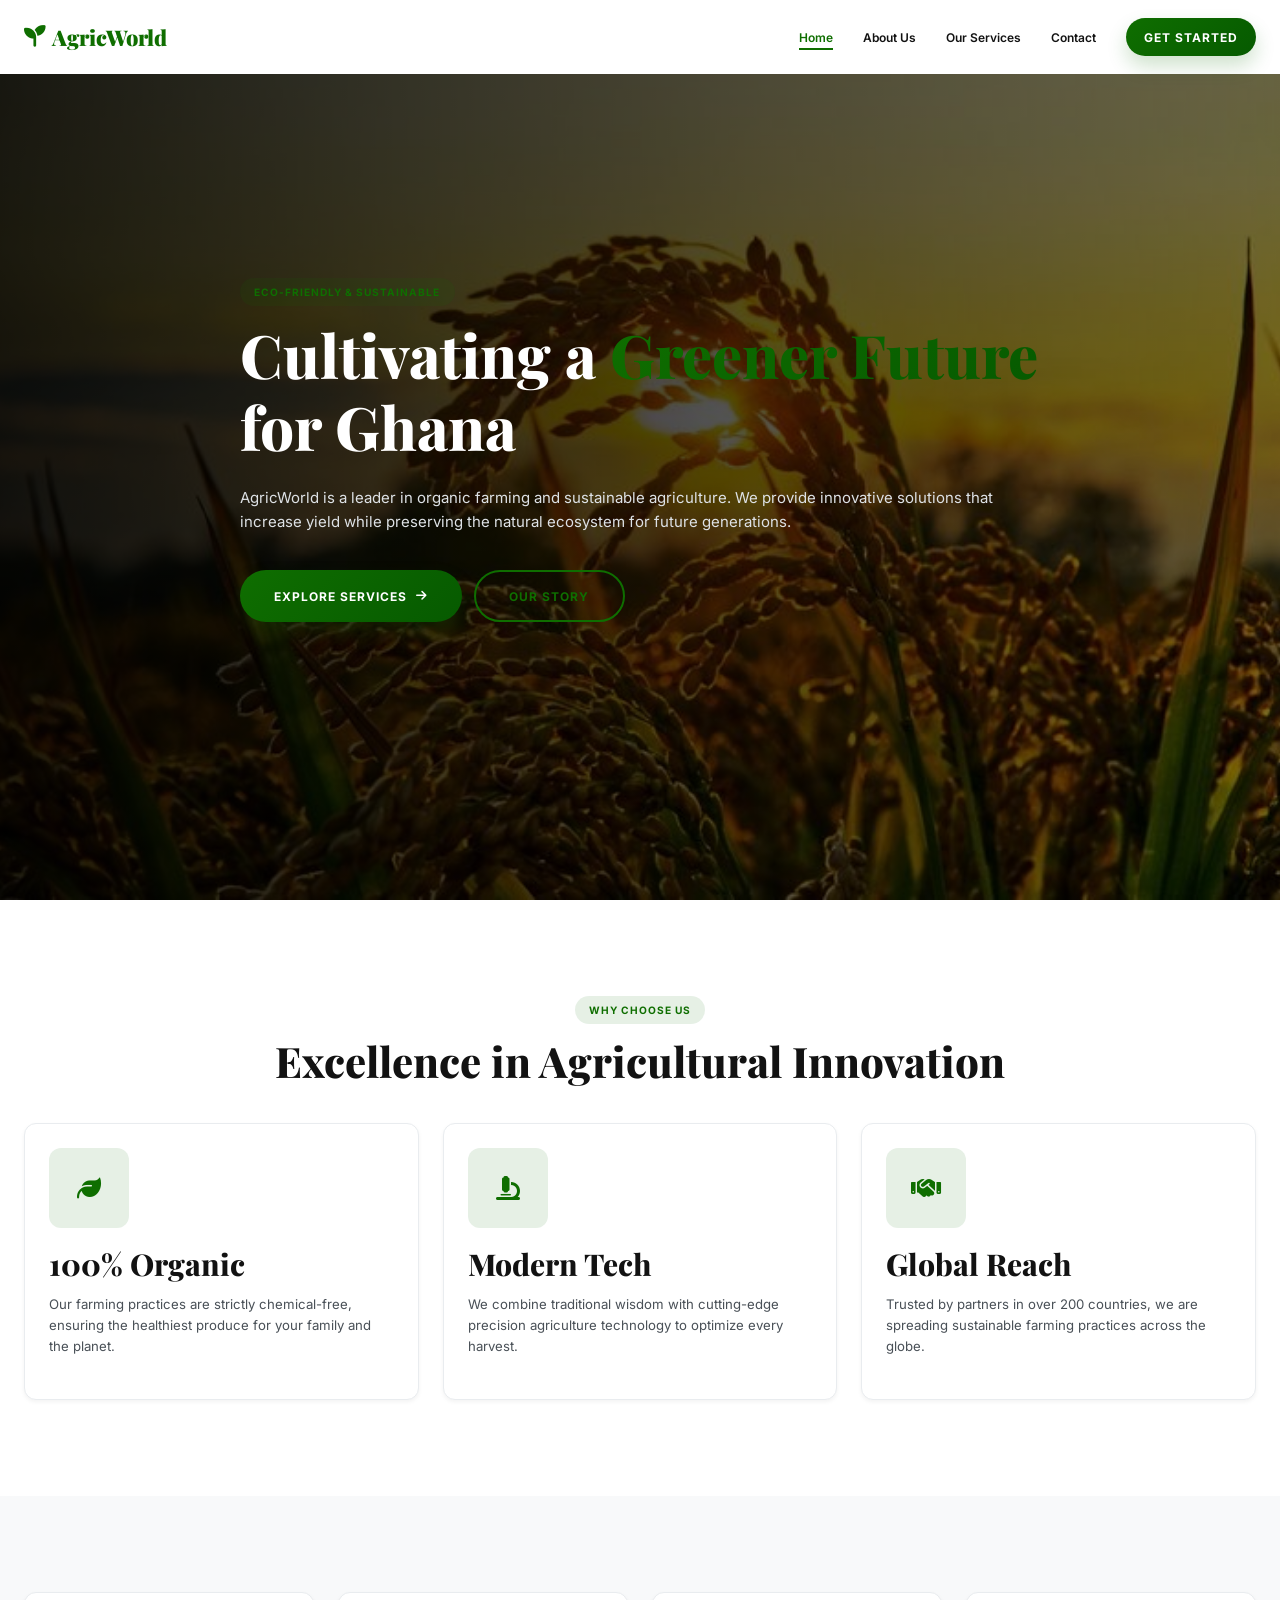
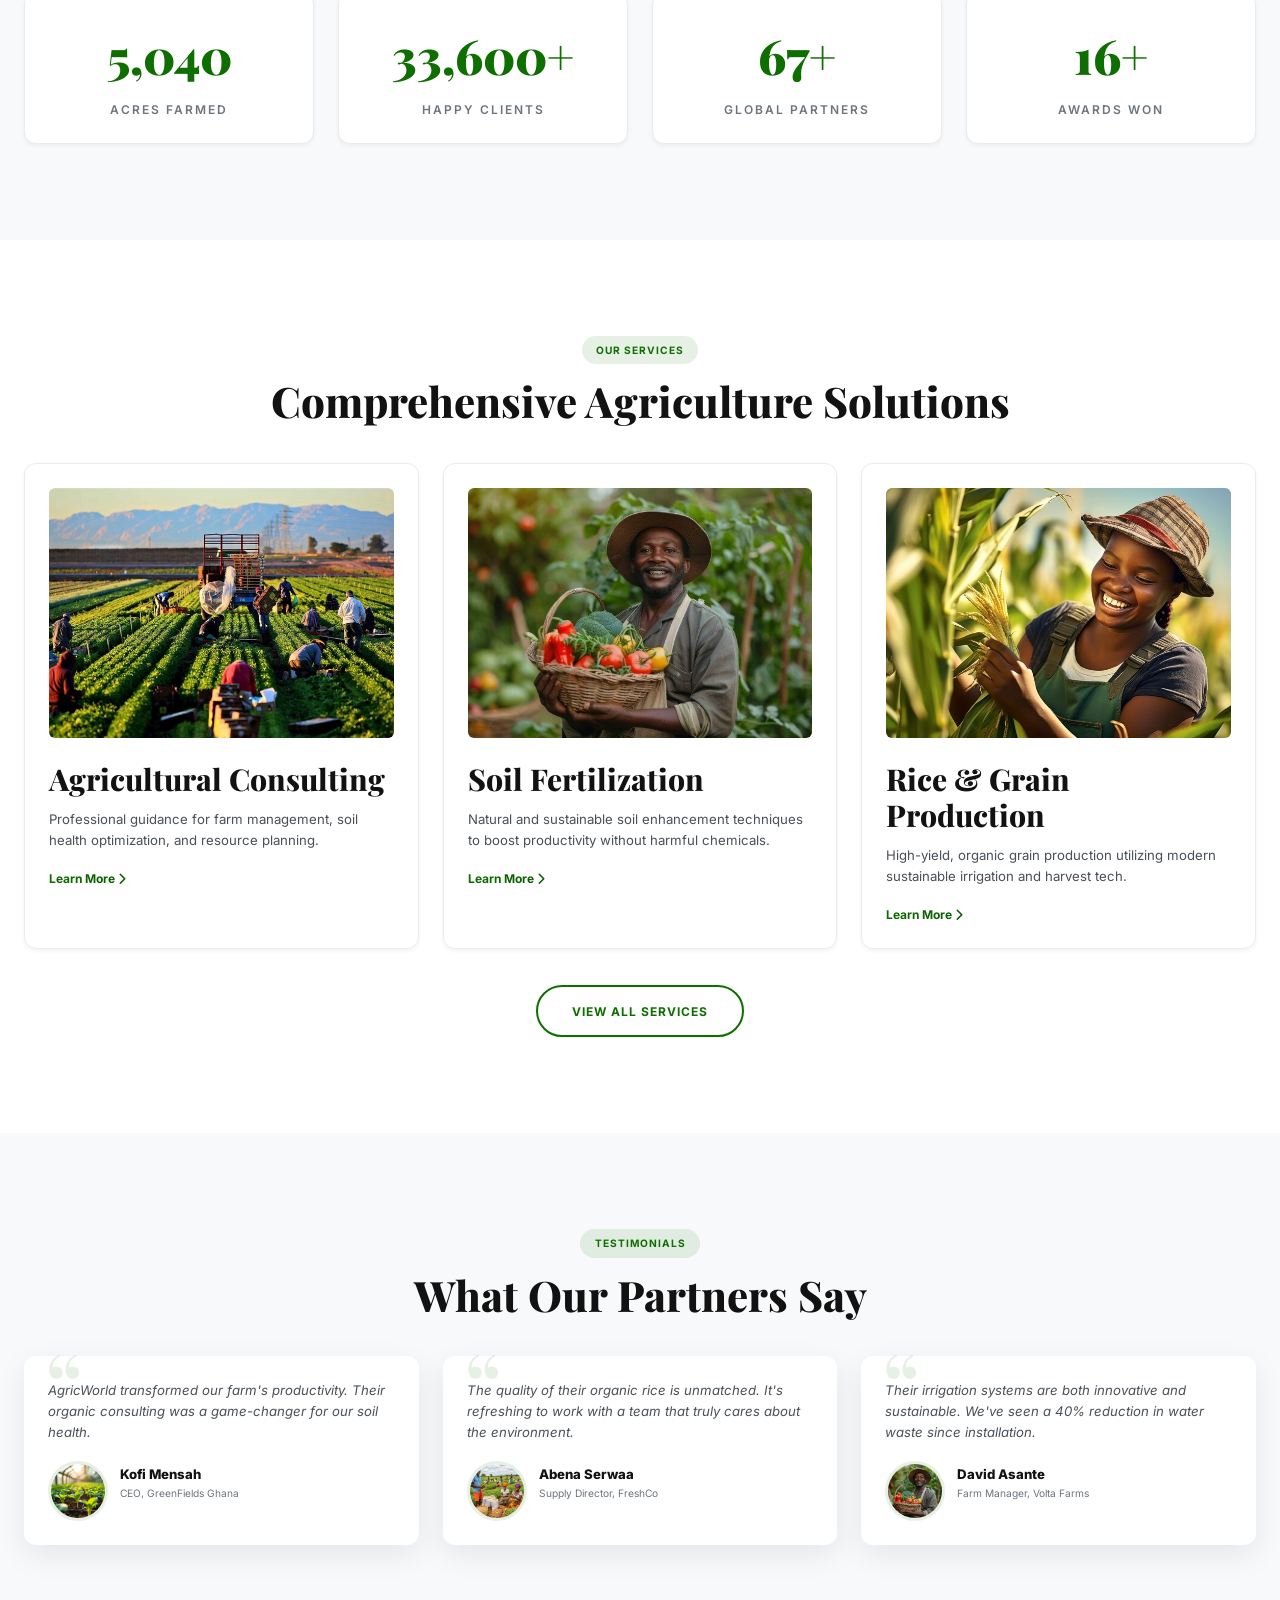
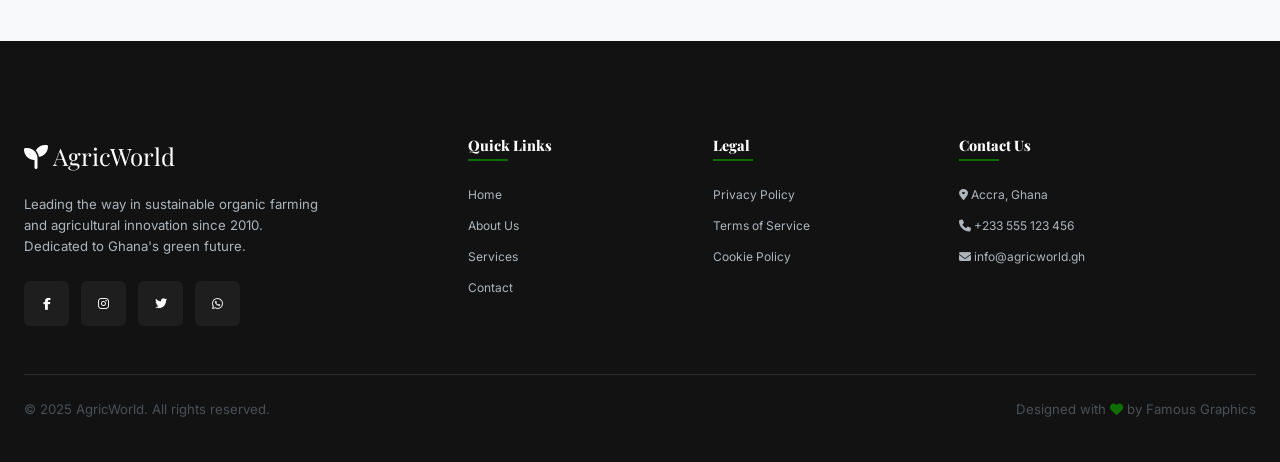
==== commit 4d27a81a: "added a readme image and updated my code" ====
--- a/index.html
+++ b/index.html
@@ -26,7 +26,7 @@
                 <li><a href="about.html" class="nav-link">About Us</a></li>
                 <li><a href="services.html" class="nav-link">Our Services</a></li>
                 <li><a href="contact.html" class="nav-link">Contact</a></li>
-                <li><a href="contact.html" class="btn btn-primary" style="padding: 0.8rem 1.5rem;">Get Started</a></li>
+                <li><a href="contact.html" class="btn btn-primary btn-nav">Get Started</a></li>
             </ul>
             <div class="menu-btn" onclick="toggleSidebar()">
                 <i class="fas fa-bars"></i>
@@ -69,7 +69,7 @@
                 <span class="badge">Why Choose Us</span>
                 <h2>Excellence in Agricultural Innovation</h2>
             </div>
-            <div class="grid stagger-children" style="display: grid; grid-template-columns: repeat(auto-fit, minmax(300px, 1fr)); gap: 2rem;">
+            <div class="grid stagger-children grid-cols-3 gap-2">
                 <div class="premium-card">
                     <div class="icon-box"><i class="fas fa-leaf"></i></div>
                     <h3>100% Organic</h3>
@@ -90,9 +90,9 @@
     </section>
 
     <!-- Stats Section -->
-    <section class="section-padding" style="background: var(--gray-100);">
-        <div class="container">
-            <div class="grid stagger-children" style="display: grid; grid-template-columns: repeat(auto-fit, minmax(200px, 1fr)); gap: 2rem;">
+    <section class="section-padding bg-gray-100">
+        <div class="container">
+            <div class="grid stagger-children grid-cols-4 gap-2">
                 <div class="stat-card">
                     <span class="stat-number" data-count="15000">15,000</span>
                     <span class="stat-label">Acres Farmed</span>
@@ -120,24 +120,24 @@
                 <span class="badge">Our Services</span>
                 <h2>Comprehensive Agriculture Solutions</h2>
             </div>
-            <div class="grid stagger-children" style="display: grid; grid-template-columns: repeat(auto-fit, minmax(350px, 1fr)); gap: 2rem; margin-bottom: 3rem">
-                <div class="premium-card">
-                    <img src="images/img_5252.jpg" alt="Service" style="width: 100%; height: 250px; object-fit: cover; border-radius: var(--radius-sm); margin-bottom: 1.5rem;">
+            <div class="grid stagger-children grid-cols-custom gap-2 mb-3">
+                <div class="premium-card">
+                    <img src="images/img_5252.jpg" alt="Service" class="img-cover">
                     <h3>Agricultural Consulting</h3>
                     <p>Professional guidance for farm management, soil health optimization, and resource planning.</p>
-                    <a href="services.html" class="text-gradient" style="font-weight: 700;">Learn More <i class="fas fa-chevron-right"></i></a>
-                </div>
-                <div class="premium-card">
-                    <img src="images/img_5240.jpg" alt="Service" style="width: 100%; height: 250px; object-fit: cover; border-radius: var(--radius-sm); margin-bottom: 1.5rem;">
+                    <a href="services.html" class="text-gradient fw-700">Learn More <i class="fas fa-chevron-right"></i></a>
+                </div>
+                <div class="premium-card">
+                    <img src="images/img_5240.jpg" alt="Service" class="img-cover">
                     <h3>Soil Fertilization</h3>
                     <p>Natural and sustainable soil enhancement techniques to boost productivity without harmful chemicals.</p>
-                    <a href="services.html" class="text-gradient" style="font-weight: 700;">Learn More <i class="fas fa-chevron-right"></i></a>
-                </div>
-                <div class="premium-card">
-                    <img src="images/img_5242.jpg" alt="Service" style="width: 100%; height: 250px; object-fit: cover; border-radius: var(--radius-sm); margin-bottom: 1.5rem;">
+                    <a href="services.html" class="text-gradient fw-700">Learn More <i class="fas fa-chevron-right"></i></a>
+                </div>
+                <div class="premium-card">
+                    <img src="images/img_5242.jpg" alt="Service" class="img-cover">
                     <h3>Rice & Grain Production</h3>
                     <p>High-yield, organic grain production utilizing modern sustainable irrigation and harvest tech.</p>
-                    <a href="services.html" class="text-gradient" style="font-weight: 700;">Learn More <i class="fas fa-chevron-right"></i></a>
+                    <a href="services.html" class="text-gradient fw-700">Learn More <i class="fas fa-chevron-right"></i></a>
                 </div>
             </div>
             <div class="text-center mt-3 reveal">
@@ -147,13 +147,13 @@
     </section>
 
     <!-- Testimonials -->
-    <section class="section-padding" style="background: var(--gray-100);">
+    <section class="section-padding bg-gray-100">
         <div class="container">
             <div class="text-center mb-3 reveal">
                 <span class="badge">Testimonials</span>
                 <h2>What Our Partners Say</h2>
             </div>
-            <div class="grid stagger-children" style="display: grid; grid-template-columns: repeat(auto-fit, minmax(300px, 1fr)); gap: 2rem;">
+            <div class="grid stagger-children grid-cols-3 gap-2">
                 <div class="testimonial-card">
                     <p class="testimonial-text">AgricWorld transformed our farm's productivity. Their organic consulting was a game-changer for our soil health.</p>
                     <div class="author-info">
--- a/css/globals.css
+++ b/css/globals.css
@@ -67,7 +67,7 @@
 
 html {
     font-size: 16px;
-    scroll-behavior: smooth;
+    /* scroll-behavior: smooth; */
     overflow-x: hidden;
 }
 
@@ -125,13 +125,36 @@
 }
 
 .flex { display: flex; }
+.flex-column { flex-direction: column; }
 .align-center { align-items: center; }
 .justify-center { justify-content: center; }
 .column { flex-direction: column; }
 .gap-1 { gap: 1rem; }
 .gap-2 { gap: 2rem; }
+.gap-3 { gap: 3rem; }
 
 .text-center { text-align: center; }
+.text-white { color: white !important; }
+.text-primary { color: var(--primary) !important; }
+.text-secondary { color: var(--secondary) !important; }
+.text-gray-200 { color: var(--gray-200) !important; }
+.fw-700 { font-weight: 700; }
+
+.bg-gray-100 { background: var(--gray-100); }
+.bg-primary { background: var(--primary) !important; }
+
+.mx-auto { margin-left: auto; margin-right: auto; }
+.w-100 { width: 100%; }
+
+.grid { display: grid; }
+.grid-cols-2 { grid-template-columns: 1fr 1fr; }
+.grid-cols-3 { grid-template-columns: repeat(auto-fit, minmax(300px, 1fr)); }
+.grid-cols-4 { grid-template-columns: repeat(auto-fit, minmax(200px, 1fr)); }
+.grid-cols-custom { grid-template-columns: repeat(auto-fit, minmax(350px, 1fr)); }
+
+.max-w-600 { max-width: 600px; }
+.max-w-700 { max-width: 700px; }
+.max-w-800 { max-width: 800px; }
 
 /* Margin Utilities */
 .mt-1 { margin-top: 1rem; }
@@ -189,11 +212,12 @@
 }
 
 /* ===== SCROLLBAR ===== */
-::-webkit-scrollbar {
+/* ::-webkit-scrollbar {
     width: 8px;
-}
-
-::-webkit-scrollbar-track {
+    z-index: 999;
+} */
+
+/* ::-webkit-scrollbar-track {
     background: var(--gray-100);
 }
 
@@ -204,7 +228,7 @@
 
 ::-webkit-scrollbar-thumb:hover {
     background: var(--primary-dark);
-}
+}  */
 
 /* ===== SELECTION ===== */
 ::selection {
--- a/css/components.css
+++ b/css/components.css
@@ -200,7 +200,16 @@
 
 .author-title {
     font-size: 0.85rem;
-    color: var(--gray-500);
+    color: var(--gray-600);
+    margin-top: -1.5rem;
+}
+
+.img-cover {
+    width: 100%;
+    height: 250px;
+    object-fit: cover;
+    border-radius: var(--radius-sm);
+    margin-bottom: 1.5rem;
 }
 
 /* Badge */
--- a/css/nav.css
+++ b/css/nav.css
@@ -18,6 +18,7 @@
     backdrop-filter: blur(10px);
     padding: 1rem 0;
     box-shadow: var(--shadow-md);
+    
 }
 
 nav .container {
@@ -79,6 +80,10 @@
 
 .nav-link.active::after {
     width: 100%;
+}
+
+.btn-nav {
+    padding: 0.8rem 1.5rem !important;
 }
 
 /* Sidebar / Mobile Menu */
--- a/css/style.css
+++ b/css/style.css
@@ -16,11 +16,12 @@
     content: '';
     position: absolute;
     inset: 0;
-    background: url('../images/img_5254.jpg'); /* Use available image */
+    background: url('/images/img_5254.jpg');
     background-size: cover;
     background-position: center;
     opacity: 0.6;
     animation: heroZoom 20s infinite alternate ease-in-out;
+   
 }
 
 @keyframes heroZoom {
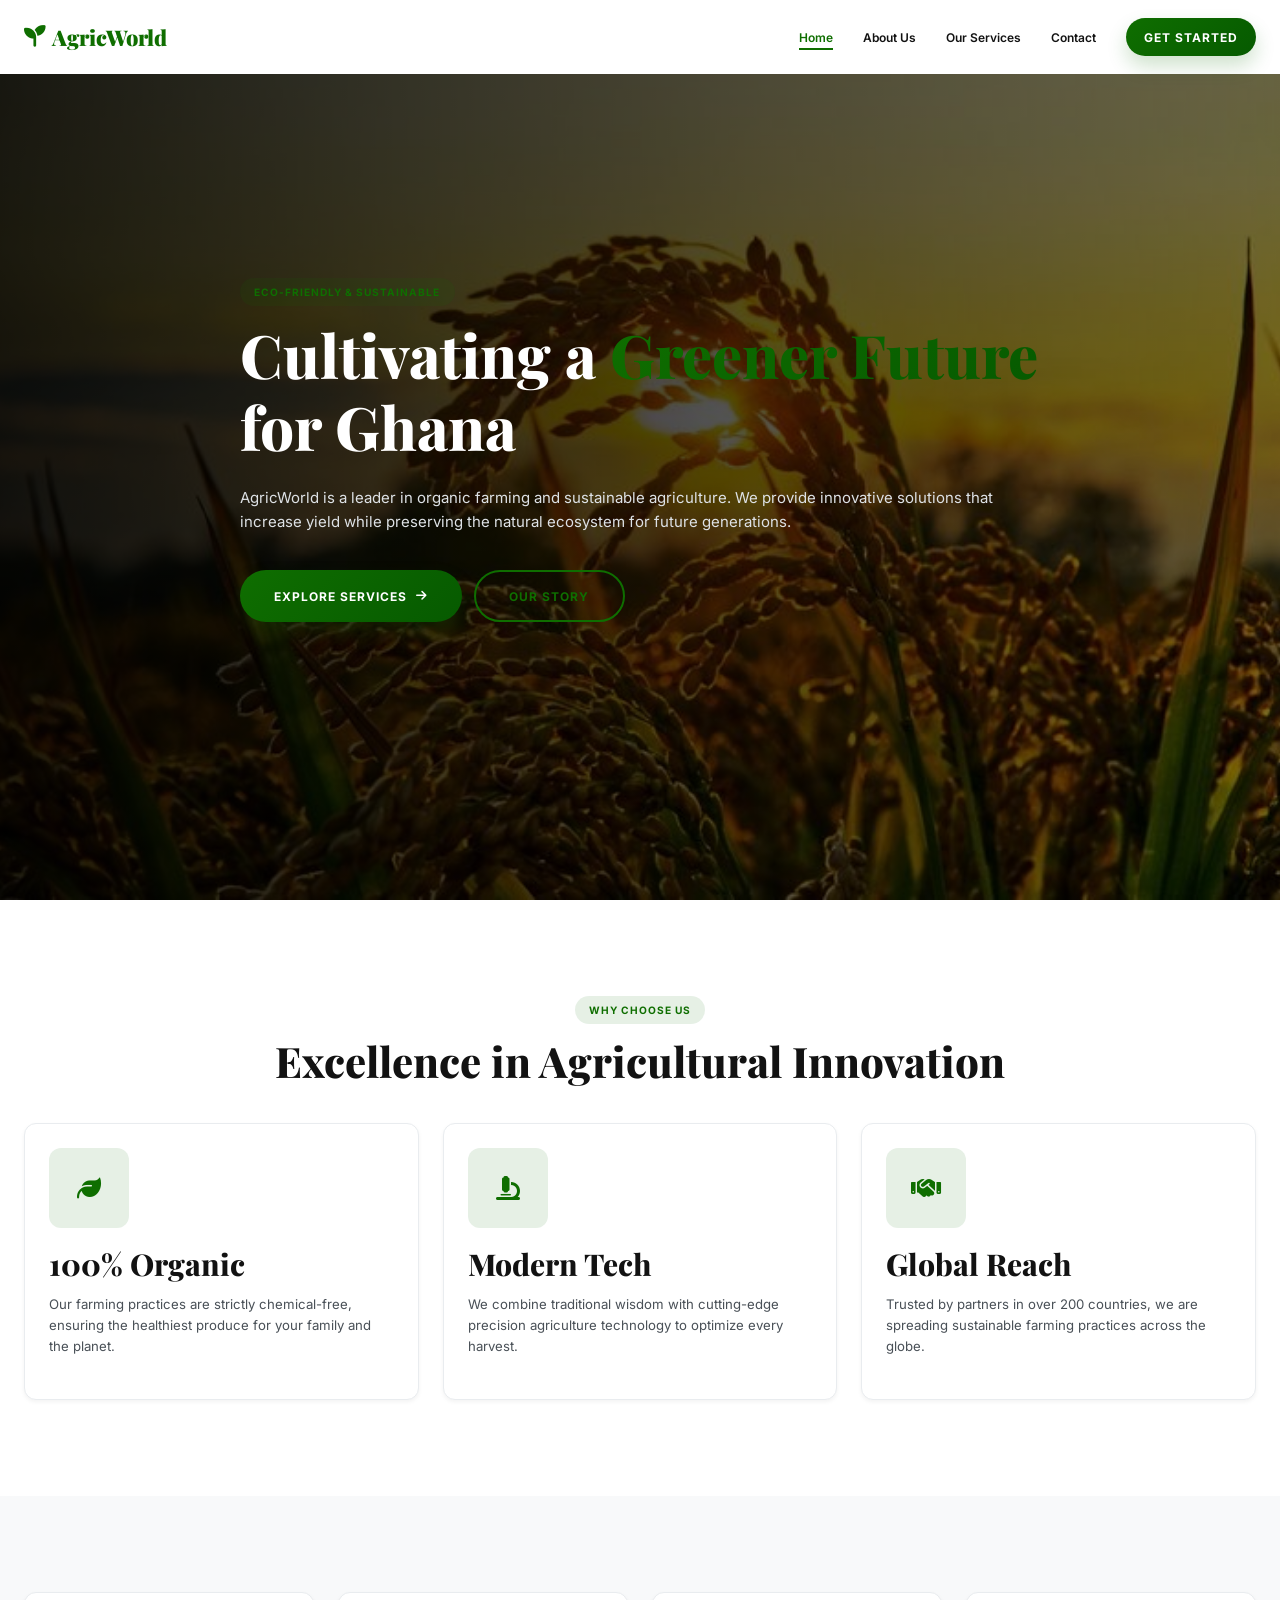
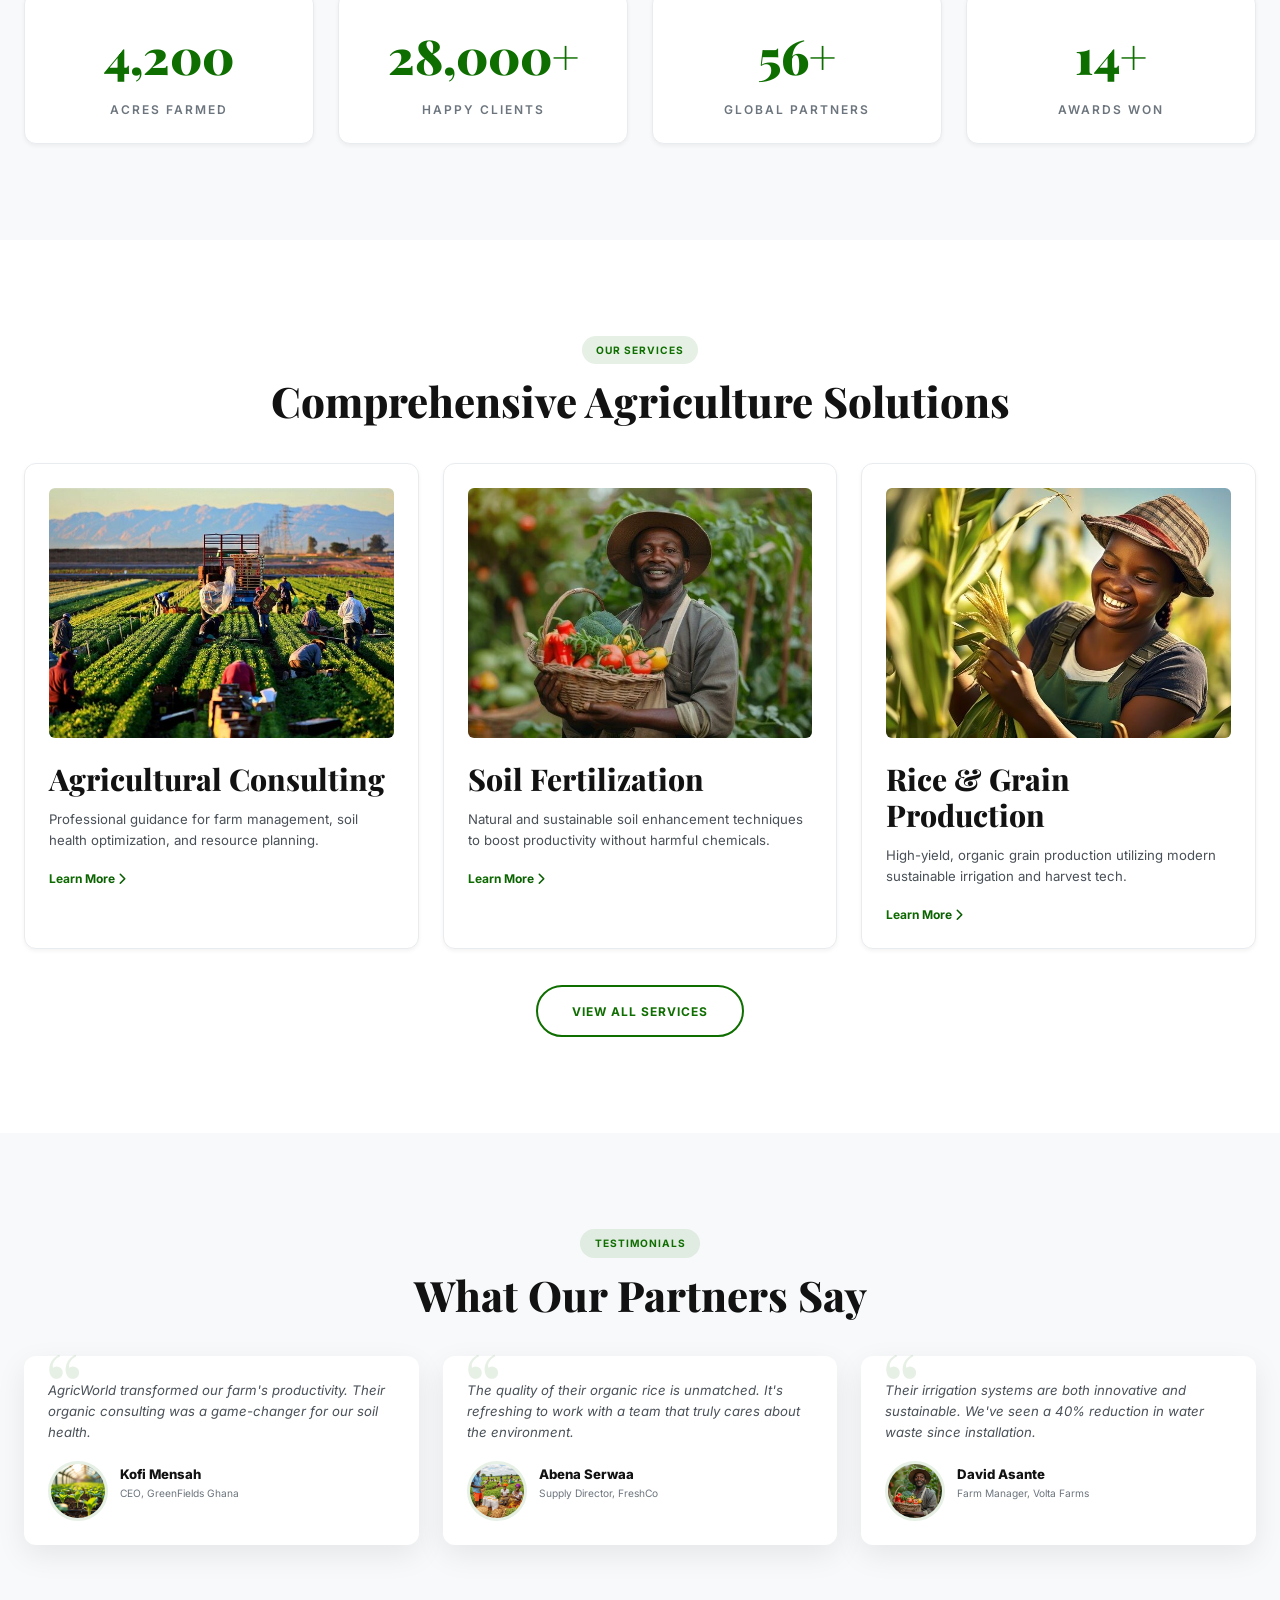
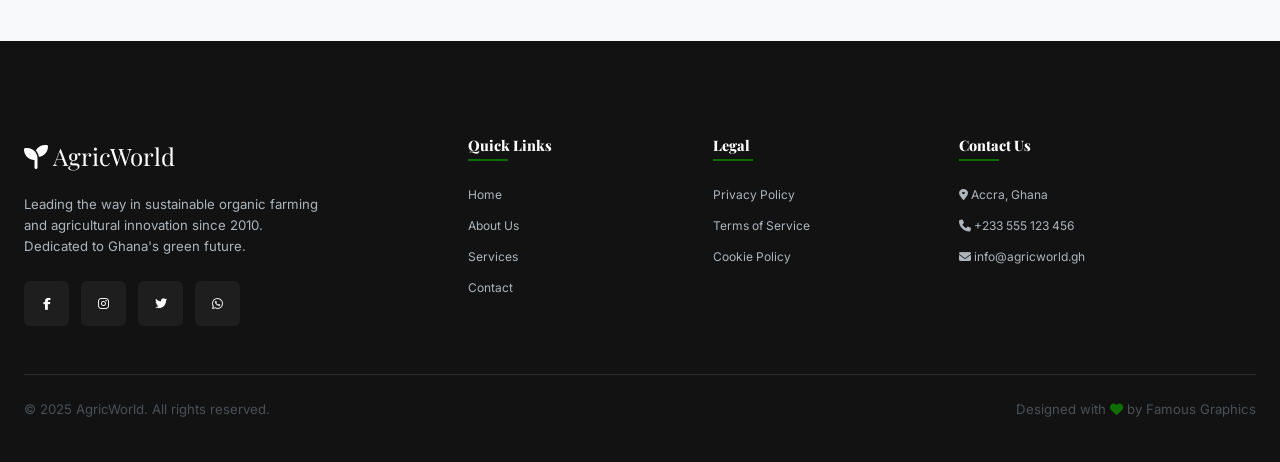
==== commit 16c48b68: "changed my favIcon" ====
--- a/index.html
+++ b/index.html
@@ -4,6 +4,7 @@
     <meta charset="UTF-8">
     <meta name="viewport" content="width=device-width, initial-scale=1.0">
     <title>AgricWorld | Premium Organic Farming & Agriculture Solutions</title>
+     <link rel="icon" type="image/svg+xml" href="images/seedling-svgrepo-com.svg">
     <!-- CSS Links -->
     <link rel="stylesheet" href="css/globals.css">
     <link rel="stylesheet" href="css/components.css">
@@ -230,7 +231,7 @@
             </div>
             <div class="footer-bottom">
                 <p>&copy; 2025 AgricWorld. All rights reserved.</p>
-                <p>Designed with <i class="fas fa-heart" style="color: var(--primary);"></i> by Famous Graphics</p>
+                <p>Designed with <i class="fas fa-heart text-primary"></i> by Famous Graphics</p>
             </div>
         </div>
     </footer>
--- a/css/components.css
+++ b/css/components.css
@@ -226,7 +226,13 @@
     margin-bottom: 1rem;
 }
 
+/* Footer Components */
+.premium-footer .fa-heart {
+    color: var(--primary);
+}
+
 /* Floating Animation */
+
 @keyframes float {
     0%, 100% { transform: translateY(0); }
     50% { transform: translateY(-20px); }
